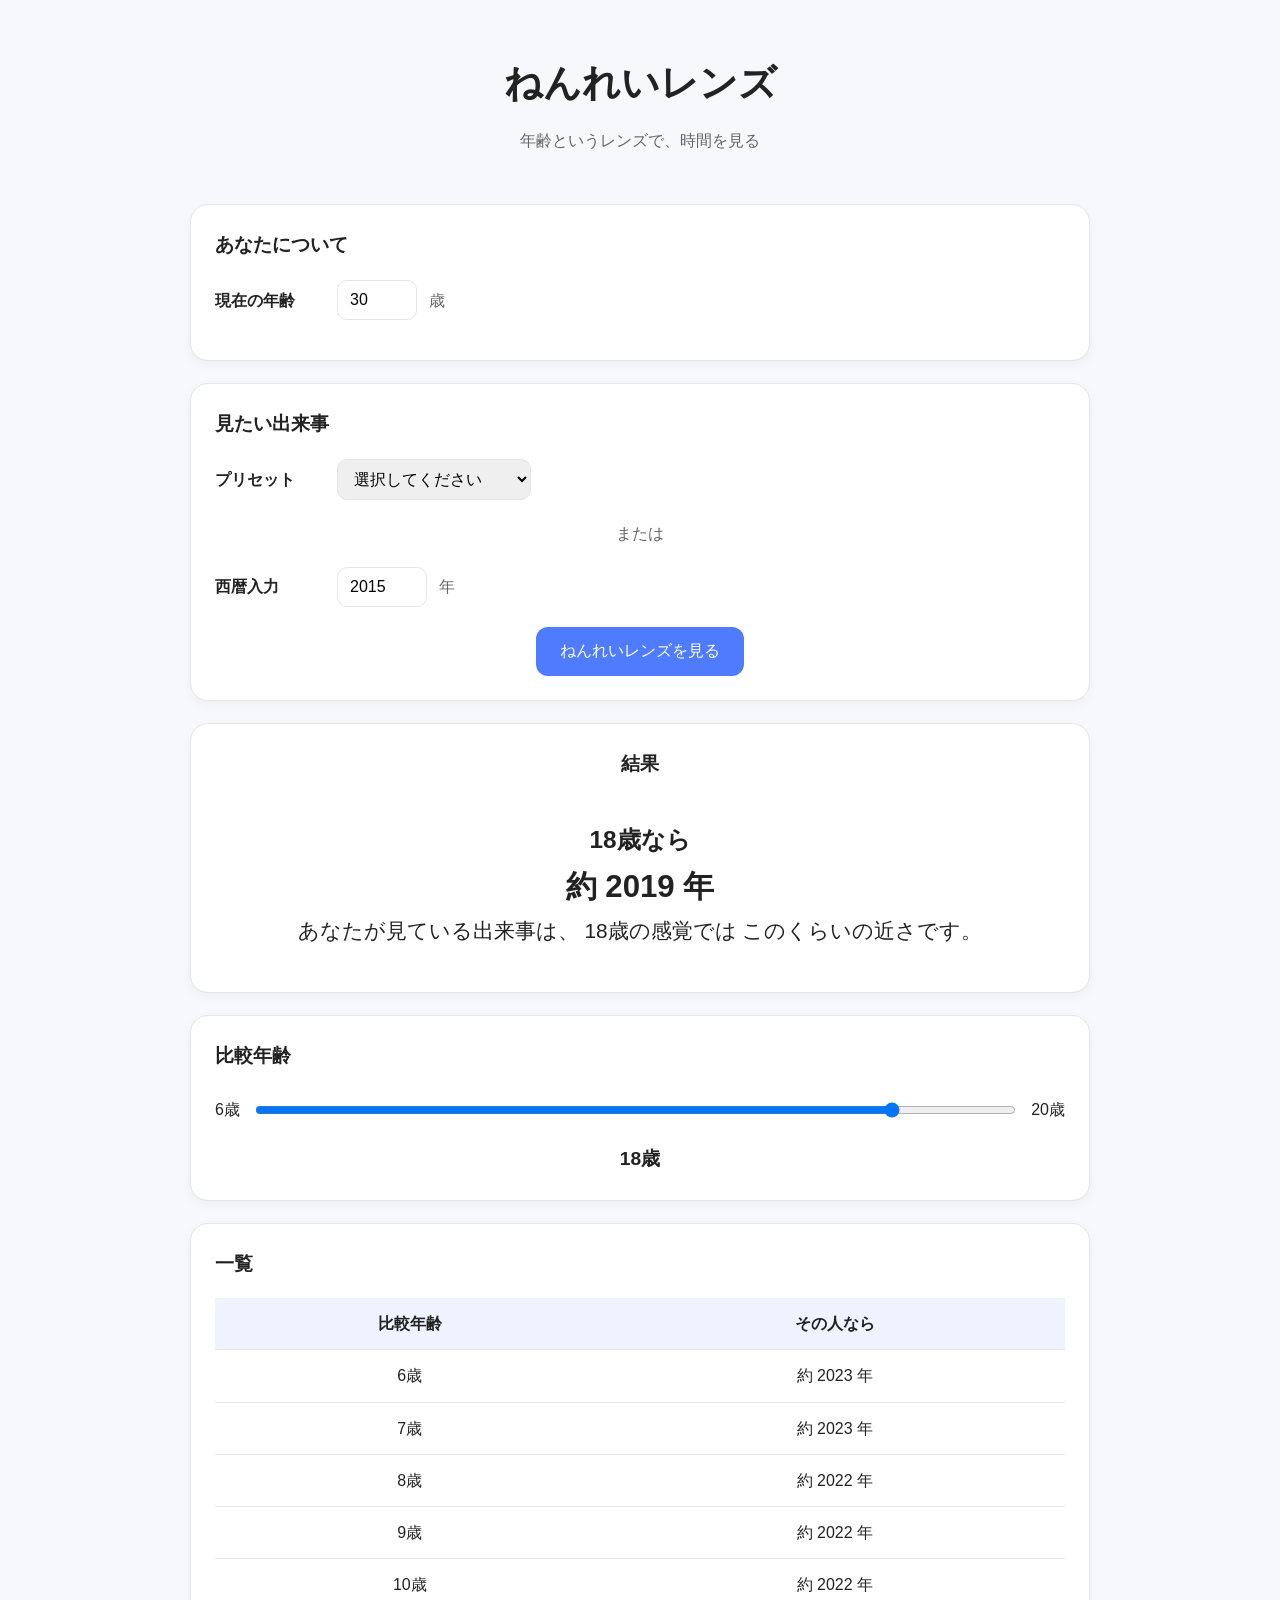
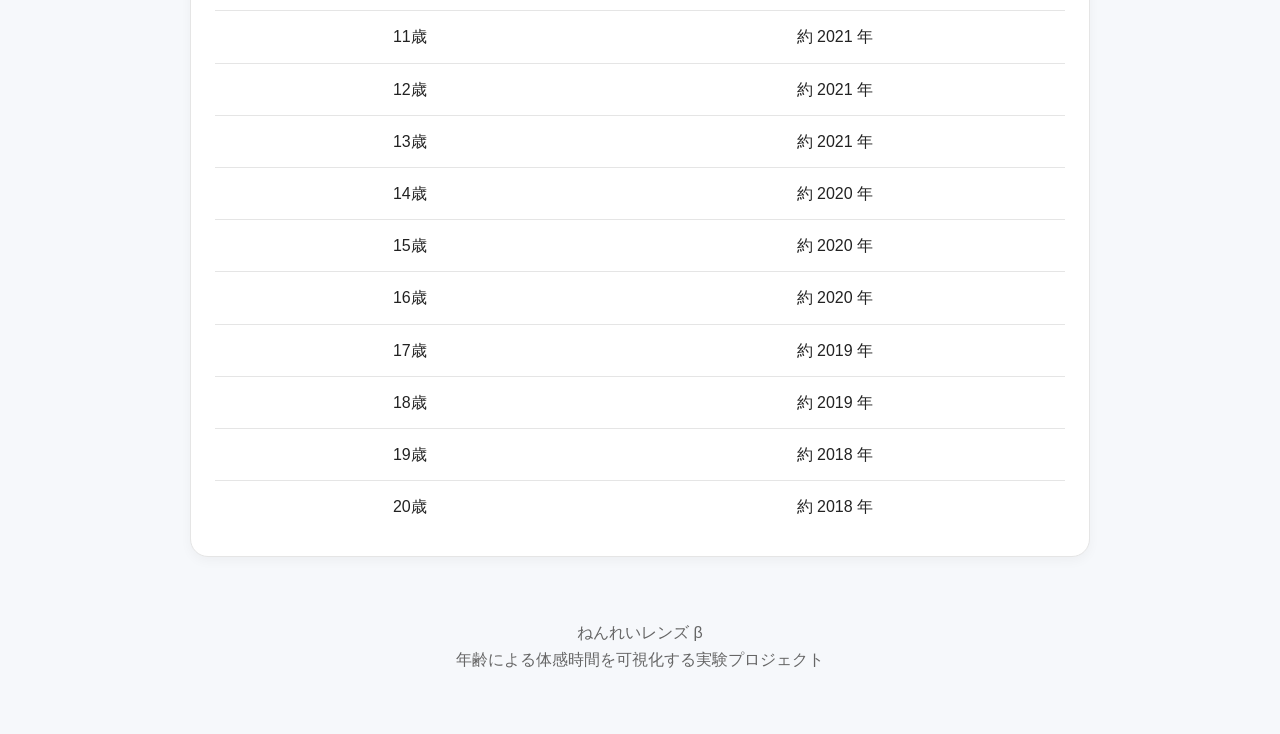
==== index.html @ dd0d85a6 "first commit" ====
<!DOCTYPE html>
<html lang="ja">

<head>
    <meta charset="UTF-8">
    <meta name="viewport" content="width=device-width, initial-scale=1.0">

    <title>ねんれいレンズ</title>

    <meta name="description" content="あなたの『こないだ』は、別の年齢ではいつ？ 年齢による体感時間を比較するWebアプリ">

    <link rel="stylesheet" href="style.css">
</head>

<body>

    <header class="hero">

        <h1>
            ねんれいレンズ
        </h1>

        <p class="subtitle">
            年齢というレンズで、時間を見る
        </p>

    </header>


    <main class="container">

        <section class="card">

            <h2>
                あなたについて
            </h2>

            <div class="form-row">

                <label for="currentAge">

                    現在の年齢

                </label>

                <input id="currentAge" type="number" min="1" max="120" value="30">

                <span class="unit">
                    歳
                </span>

            </div>

        </section>


        <section class="card">

            <h2>

                見たい出来事

            </h2>

            <div class="form-row">

                <label for="preset">

                    プリセット

                </label>

                <select id="preset">

                    <option value="">
                        選択してください
                    </option>

                    <option value="2015">
                        2015年
                    </option>

                    <option value="2017">
                        Nintendo Switch発売
                    </option>

                    <option value="2019">
                        令和開始
                    </option>

                    <option value="2020">
                        コロナ流行
                    </option>

                    <option value="2022">
                        ChatGPT公開
                    </option>

                </select>

            </div>


            <div class="divider">
                または
            </div>


            <div class="form-row">

                <label for="targetYear">

                    西暦入力

                </label>

                <input id="targetYear" type="number" min="1900" max="3000" value="2015">

                <span class="unit">
                    年
                </span>

            </div>


            <div class="button-area">

                <button id="calculateButton">

                    ねんれいレンズを見る

                </button>

            </div>

        </section>


        <section class="card result-card" id="heroResult">

            <h2>

                結果

            </h2>

            <div id="mainResult">

                <p>

                    ボタンを押すと、

                    <br><br>

                    「60歳にとって2015年は、

                    18歳にはいつ？」

                    <br><br>

                    を表示します。

                </p>

            </div>

        </section>


        <section class="card">

            <h2>

                比較年齢

            </h2>

            <div class="slider-area">

                <span>
                    6歳
                </span>

                <input type="range" id="compareAge" min="6" max="20" value="18">

                <span>
                    20歳
                </span>

            </div>

            <div id="sliderValue">

                18歳

            </div>

        </section>


        <section class="card">

            <h2>

                一覧

            </h2>

            <table>

                <thead>

                    <tr>

                        <th>

                            比較年齢

                        </th>

                        <th>

                            その人なら

                        </th>

                    </tr>

                </thead>

                <tbody id="resultTable">

                </tbody>

            </table>

        </section>


    </main>


    <footer>

        <p>

            ねんれいレンズ β

        </p>

        <p>

            年齢による体感時間を可視化する実験プロジェクト

        </p>

    </footer>


    <script src="script.js"></script>

</body>

</html>
---- style.css ----
/* ===========================
   ねんれいレンズ
   style.css
=========================== */

:root{

    --bg:#f6f8fb;
    --card:#ffffff;

    --primary:#4f7cff;
    --primary-dark:#355de6;

    --text:#222;
    --sub:#666;

    --border:#e5e5e5;

    --radius:18px;

}

*{

    margin:0;
    padding:0;

    box-sizing:border-box;

}

body{

    background:var(--bg);

    color:var(--text);

    font-family:

    -apple-system,
    BlinkMacSystemFont,
    "Segoe UI",
    sans-serif;

    line-height:1.7;

}


/* ===========================
   Header
=========================== */

.hero{

    padding:50px 20px;

    text-align:center;

}

.hero h1{

    font-size:2.4rem;

    font-weight:700;

}

.subtitle{

    margin-top:12px;

    color:var(--sub);

}


/* ===========================
   Main
=========================== */

.container{

    width:min(900px,92%);

    margin:auto;

}


/* ===========================
   Card
=========================== */

.card{

    background:var(--card);

    margin-bottom:22px;

    padding:24px;

    border-radius:var(--radius);

    border:1px solid var(--border);

    box-shadow:

    0 4px 12px rgba(0,0,0,.04);

}

.card h2{

    margin-bottom:18px;

    font-size:1.2rem;

}


/* ===========================
   Forms
=========================== */

.form-row{

    display:flex;

    align-items:center;

    gap:12px;

    flex-wrap:wrap;

    margin-bottom:16px;

}

label{

    font-weight:600;

    min-width:110px;

}

input{

    padding:10px 12px;

    border-radius:10px;

    border:1px solid var(--border);

    font-size:1rem;

}

select{

    padding:10px 12px;

    border-radius:10px;

    border:1px solid var(--border);

    font-size:1rem;

}

.unit{

    color:var(--sub);

}

.divider{

    text-align:center;

    color:var(--sub);

    margin:20px 0;

}


/* ===========================
   Button
=========================== */

.button-area{

    margin-top:20px;

    text-align:center;

}

button{

    background:var(--primary);

    color:white;

    border:none;

    border-radius:12px;

    padding:

    14px
    24px;

    cursor:pointer;

    font-size:1rem;

    transition:.2s;

}

button:hover{

    background:

    var(--primary-dark);

    transform:translateY(-2px);

}


/* ===========================
   Hero Result
=========================== */

.result-card{

    text-align:center;

}

#mainResult{

    font-size:1.3rem;

    padding:20px;

}

#mainResult strong{

    font-size:2rem;

}


/* ===========================
   Slider
=========================== */

.slider-area{

    display:flex;

    align-items:center;

    gap:15px;

}

.slider-area input{

    flex:1;

}

#sliderValue{

    margin-top:14px;

    text-align:center;

    font-size:1.2rem;

    font-weight:600;

}


/* ===========================
   Table
=========================== */

table{

    width:100%;

    border-collapse:collapse;

}

thead{

    background:#eef3ff;

}

th{

    padding:12px;

}

td{

    padding:12px;

    text-align:center;

    border-top:1px solid var(--border);

}


/* ===========================
   Footer
=========================== */

footer{

    text-align:center;

    color:var(--sub);

    padding:

    40px
    20px
    60px;

}


/* ===========================
   Responsive
=========================== */

@media(max-width:700px){

.hero h1{

    font-size:2rem;

}

.card{

    padding:18px;

}

.form-row{

    flex-direction:column;

    align-items:flex-start;

}

label{

    min-width:auto;

}

button{

    width:100%;

}

#mainResult{

    font-size:1.1rem;

}

}
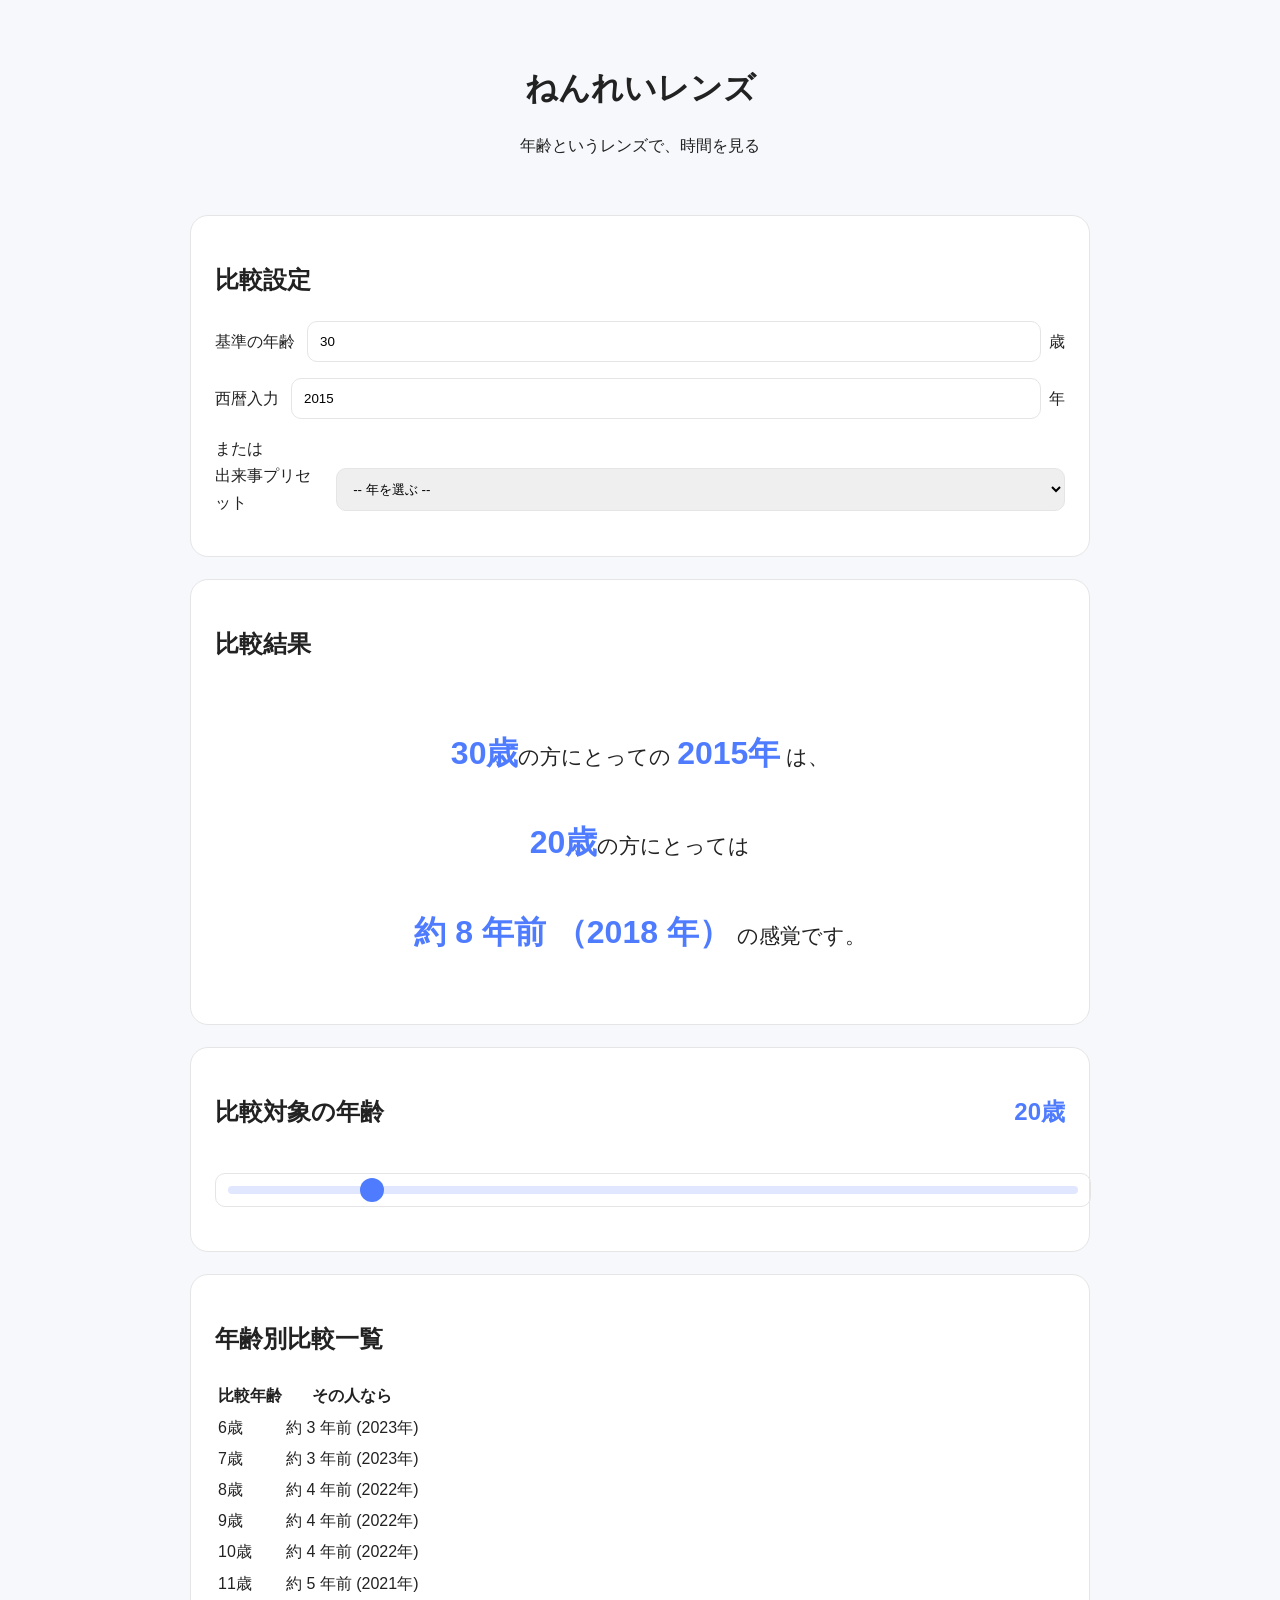
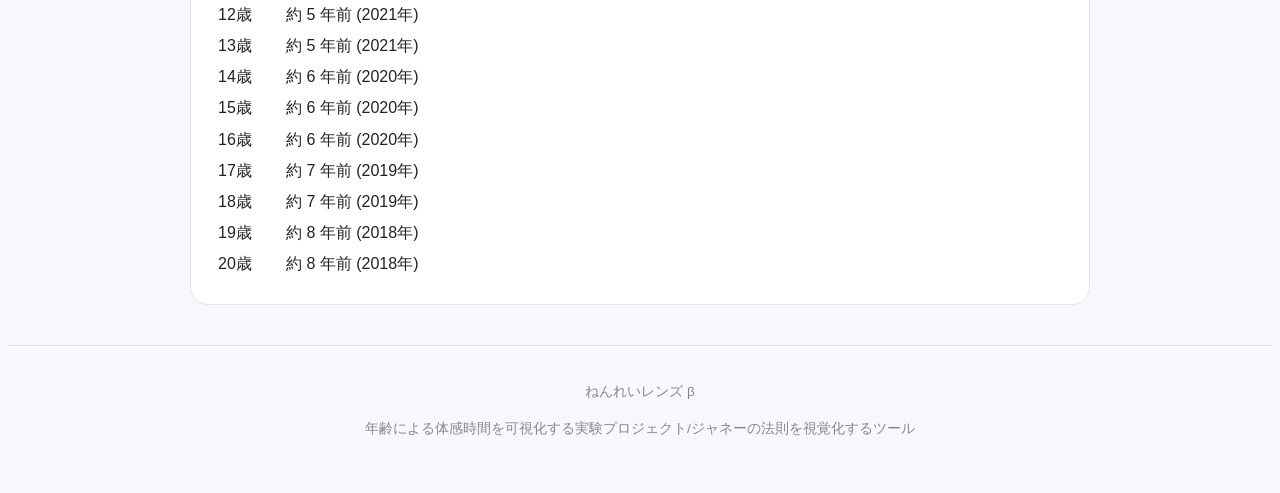
==== commit e6ae8c8c: "とりあえず動いて人に見せるレベルものになったとおもうninattatoomou" ====
--- a/index.html
+++ b/index.html
@@ -1,264 +1,91 @@
 <!DOCTYPE html>
 <html lang="ja">
-
 <head>
     <meta charset="UTF-8">
     <meta name="viewport" content="width=device-width, initial-scale=1.0">
-
     <title>ねんれいレンズ</title>
-
-    <meta name="description" content="あなたの『こないだ』は、別の年齢ではいつ？ 年齢による体感時間を比較するWebアプリ">
-
+    <meta name="description" content="ジャネーの法則を視覚化するツール：年齢による体感時間の違いを比較">
     <link rel="stylesheet" href="style.css">
 </head>
-
 <body>
 
     <header class="hero">
-
-        <h1>
-            ねんれいレンズ
-        </h1>
-
+        <h1>ねんれいレンズ</h1>
         <p class="subtitle">
             年齢というレンズで、時間を見る
         </p>
-
     </header>
 
-
     <main class="container">
-
-        <section class="card">
-
-            <h2>
-                あなたについて
-            </h2>
+        <section class="card" data-section="002">
+            <h2>比較設定</h2>
+            
+            <div class="form-row">
+                <label for="currentAge">基準の年齢</label>
+                <div style="flex: 1; display: flex; align-items: center; gap: 8px;">
+                    <input id="currentAge" type="number" min="1" max="120" value="30">
+                    <span class="unit">歳</span>
+                </div>
+            </div>
 
             <div class="form-row">
-
-                <label for="currentAge">
-
-                    現在の年齢
-
-                </label>
-
-                <input id="currentAge" type="number" min="1" max="120" value="30">
-
-                <span class="unit">
-                    歳
-                </span>
-
+                <label for="targetYear">西暦入力</label>
+                <div style="flex: 1; display: flex; align-items: center; gap: 8px;">
+                    <input id="targetYear" type="number" min="1900" max="3000" value="2015">
+                    <span class="unit">年</span>
+                </div>
             </div>
 
+            <div class="divider">または</div>
+
+            <div class="form-row">
+                <label for="preset">出来事プリセット</label>
+                <select id="preset">
+                    <option value="">-- 年を選ぶ --</option>
+                    <option value="2025">2025年</option>
+                    <option value="2022">2022年 (ChatGPT公開)</option>
+                    <option value="2020">2020年 (コロナ流行)</option>
+                    <option value="2015">2015年</option>
+                    <option value="2010">2010年</option>
+                    <option value="2000">2000年 (21世紀直前)</option>
+                    <option value="1990">1990年</option>
+                </select>
+            </div>
         </section>
 
-
-        <section class="card">
-
-            <h2>
-
-                見たい出来事
-
-            </h2>
-
-            <div class="form-row">
-
-                <label for="preset">
-
-                    プリセット
-
-                </label>
-
-                <select id="preset">
-
-                    <option value="">
-                        選択してください
-                    </option>
-
-                    <option value="2015">
-                        2015年
-                    </option>
-
-                    <option value="2017">
-                        Nintendo Switch発売
-                    </option>
-
-                    <option value="2019">
-                        令和開始
-                    </option>
-
-                    <option value="2020">
-                        コロナ流行
-                    </option>
-
-                    <option value="2022">
-                        ChatGPT公開
-                    </option>
-
-                </select>
-
+        <section class="card result-card" data-section="003">
+            <h2>比較結果</h2>
+            <div id="mainResult">
+                <p>設定を変更すると、結果がリアルタイムに表示されます。</p>
             </div>
-
-
-            <div class="divider">
-                または
-            </div>
-
-
-            <div class="form-row">
-
-                <label for="targetYear">
-
-                    西暦入力
-
-                </label>
-
-                <input id="targetYear" type="number" min="1900" max="3000" value="2015">
-
-                <span class="unit">
-                    年
-                </span>
-
-            </div>
-
-
-            <div class="button-area">
-
-                <button id="calculateButton">
-
-                    ねんれいレンズを見る
-
-                </button>
-
-            </div>
-
         </section>
 
-
-        <section class="card result-card" id="heroResult">
-
-            <h2>
-
-                結果
-
-            </h2>
-
-            <div id="mainResult">
-
-                <p>
-
-                    ボタンを押すと、
-
-                    <br><br>
-
-                    「60歳にとって2015年は、
-
-                    18歳にはいつ？」
-
-                    <br><br>
-
-                    を表示します。
-
-                </p>
-
-            </div>
-
+<section class="card" data-section="004">
+    <div style="display: flex; justify-content: space-between; align-items: baseline;">
+        <h2>比較対象の年齢</h2>
+        <div id="sliderValue" style="font-size: 1.5rem; font-weight: bold; color: var(--primary);">20歳</div>
+    </div>
+    <input type="range" id="compareAge" min="1" max="120" value="20" style="width: 100%;">
+</section>
+        <section class="card" data-section="005">
+            <h2>年齢別比較一覧</h2>
+            <table>
+                <thead>
+                    <tr>
+                        <th>比較年齢</th>
+                        <th>その人なら</th>
+                    </tr>
+                </thead>
+                <tbody id="resultTable"></tbody>
+            </table>
         </section>
-
-
-        <section class="card">
-
-            <h2>
-
-                比較年齢
-
-            </h2>
-
-            <div class="slider-area">
-
-                <span>
-                    6歳
-                </span>
-
-                <input type="range" id="compareAge" min="6" max="20" value="18">
-
-                <span>
-                    20歳
-                </span>
-
-            </div>
-
-            <div id="sliderValue">
-
-                18歳
-
-            </div>
-
-        </section>
-
-
-        <section class="card">
-
-            <h2>
-
-                一覧
-
-            </h2>
-
-            <table>
-
-                <thead>
-
-                    <tr>
-
-                        <th>
-
-                            比較年齢
-
-                        </th>
-
-                        <th>
-
-                            その人なら
-
-                        </th>
-
-                    </tr>
-
-                </thead>
-
-                <tbody id="resultTable">
-
-                </tbody>
-
-            </table>
-
-        </section>
-
-
     </main>
 
-
     <footer>
-
-        <p>
-
-            ねんれいレンズ β
-
-        </p>
-
-        <p>
-
-            年齢による体感時間を可視化する実験プロジェクト
-
-        </p>
-
+        <p>ねんれいレンズ β</p>
+        <p>年齢による体感時間を可視化する実験プロジェクト/ジャネーの法則を視覚化するツール<br></p>
     </footer>
 
-
     <script src="script.js"></script>
-
 </body>
-
 </html>
--- a/style.css
+++ b/style.css
@@ -1,392 +1,132 @@
-/* ===========================
-   ねんれいレンズ
-   style.css
-=========================== */
-
-:root{
-
-    --bg:#f6f8fb;
-    --card:#ffffff;
-
-    --primary:#4f7cff;
-    --primary-dark:#355de6;
-
-    --text:#222;
-    --sub:#666;
-
-    --border:#e5e5e5;
-
-    --radius:18px;
-
+/* SEC:100 Variables */
+:root {
+    --bg: #f6f8fb;
+    --primary: #4f7cff;
+    --primary-dark: #355de6;
+    --text: #222;
 }
 
-*{
+@media(max-width:700px) {
 
-    margin:0;
-    padding:0;
+    /* 縦積み強制を解除し、入力欄の幅を調整 */
+    .form-row {
+        flex-direction: row;
+        flex-wrap: nowrap;
+    }
 
-    box-sizing:border-box;
-
+    label {
+        min-width: 80px;
+        /* ラベルを少し小さく */
+        font-size: 0.9rem;
+    }
 }
 
-body{
+body {
+    background: var(--bg);
+    color: var(--text);
+    font-family: sans-serif;
+    line-height: 1.7;
+}
 
-    background:var(--bg);
+.container {
+    width: min(900px, 92%);
+    margin: auto;
+}
 
-    color:var(--text);
+.card {
+    background: #fff;
+    margin-bottom: 22px;
+    padding: 24px;
+    border-radius: 18px;
+    border: 1px solid #e5e5e5;
+}
 
-    font-family:
+/* SEC:101 Form & Button */
+.form-row {
+    display: flex;
+    align-items: center;
+    gap: 12px;
+    margin-bottom: 16px;
+}
 
-    -apple-system,
-    BlinkMacSystemFont,
-    "Segoe UI",
-    sans-serif;
+input, select {
+    width: 100%;
+    padding: 12px;
+    border-radius: 10px;
+    border: 1px solid #e5e5e5;
+}
 
-    line-height:1.7;
+button {
+    background: var(--primary);
+    color: #fff;
+    border: none;
+    border-radius: 12px;
+    padding: 14px 24px;
+    cursor: pointer;
+    width: 100%;
+}
 
+/* SEC:102 Modern Slider */
+input[type=range] {
+    -webkit-appearance: none;
+    width: 100%;
+    background: transparent;
+    cursor: pointer;
+    margin: 20px 0;
+}
+
+input[type=range]::-webkit-slider-runnable-track {
+    width: 100%;
+    height: 8px;
+    background: #e0e7ff;
+    border-radius: 4px;
+}
+
+input[type=range]::-webkit-slider-thumb {
+    -webkit-appearance: none;
+    height: 24px;
+    width: 24px;
+    border-radius: 50%;
+    background: var(--primary);
+    margin-top: -8px;
+    transition: .2s;
+}
+
+input[type=range]::-webkit-slider-thumb:hover {
+    transform: scale(1.1);
+}
+
+/* SEC:103 Result */
+#mainResult {
+    text-align: center;
+    font-size: 1.3rem;
+    padding: 20px;
+}
+
+#mainResult strong {
+    font-size: 2rem;
+    color: var(--primary);
 }
 
 
-/* ===========================
-   Header
-=========================== */
-
-.hero{
-
-    padding:50px 20px;
-
-    text-align:center;
-
+/* --- HeaderとFooterの共通中央寄せ設定 --- */
+.hero, footer {
+    text-align: center;
+    /* 文字を中央に */
+    margin: 20px auto;
+    /* 上下の余白と左右中央寄せ */
+    padding: 20px;
 }
 
-.hero h1{
-
-    font-size:2.4rem;
-
-    font-weight:700;
-
+/* ヘッダーの装飾 */
+.hero h1 {
+    margin-bottom: 8px;
 }
 
-.subtitle{
-
-    margin-top:12px;
-
-    color:var(--sub);
-
-}
-
-
-/* ===========================
-   Main
-=========================== */
-
-.container{
-
-    width:min(900px,92%);
-
-    margin:auto;
-
-}
-
-
-/* ===========================
-   Card
-=========================== */
-
-.card{
-
-    background:var(--card);
-
-    margin-bottom:22px;
-
-    padding:24px;
-
-    border-radius:var(--radius);
-
-    border:1px solid var(--border);
-
-    box-shadow:
-
-    0 4px 12px rgba(0,0,0,.04);
-
-}
-
-.card h2{
-
-    margin-bottom:18px;
-
-    font-size:1.2rem;
-
-}
-
-
-/* ===========================
-   Forms
-=========================== */
-
-.form-row{
-
-    display:flex;
-
-    align-items:center;
-
-    gap:12px;
-
-    flex-wrap:wrap;
-
-    margin-bottom:16px;
-
-}
-
-label{
-
-    font-weight:600;
-
-    min-width:110px;
-
-}
-
-input{
-
-    padding:10px 12px;
-
-    border-radius:10px;
-
-    border:1px solid var(--border);
-
-    font-size:1rem;
-
-}
-
-select{
-
-    padding:10px 12px;
-
-    border-radius:10px;
-
-    border:1px solid var(--border);
-
-    font-size:1rem;
-
-}
-
-.unit{
-
-    color:var(--sub);
-
-}
-
-.divider{
-
-    text-align:center;
-
-    color:var(--sub);
-
-    margin:20px 0;
-
-}
-
-
-/* ===========================
-   Button
-=========================== */
-
-.button-area{
-
-    margin-top:20px;
-
-    text-align:center;
-
-}
-
-button{
-
-    background:var(--primary);
-
-    color:white;
-
-    border:none;
-
-    border-radius:12px;
-
-    padding:
-
-    14px
-    24px;
-
-    cursor:pointer;
-
-    font-size:1rem;
-
-    transition:.2s;
-
-}
-
-button:hover{
-
-    background:
-
-    var(--primary-dark);
-
-    transform:translateY(-2px);
-
-}
-
-
-/* ===========================
-   Hero Result
-=========================== */
-
-.result-card{
-
-    text-align:center;
-
-}
-
-#mainResult{
-
-    font-size:1.3rem;
-
-    padding:20px;
-
-}
-
-#mainResult strong{
-
-    font-size:2rem;
-
-}
-
-
-/* ===========================
-   Slider
-=========================== */
-
-.slider-area{
-
-    display:flex;
-
-    align-items:center;
-
-    gap:15px;
-
-}
-
-.slider-area input{
-
-    flex:1;
-
-}
-
-#sliderValue{
-
-    margin-top:14px;
-
-    text-align:center;
-
-    font-size:1.2rem;
-
-    font-weight:600;
-
-}
-
-
-/* ===========================
-   Table
-=========================== */
-
-table{
-
-    width:100%;
-
-    border-collapse:collapse;
-
-}
-
-thead{
-
-    background:#eef3ff;
-
-}
-
-th{
-
-    padding:12px;
-
-}
-
-td{
-
-    padding:12px;
-
-    text-align:center;
-
-    border-top:1px solid var(--border);
-
-}
-
-
-/* ===========================
-   Footer
-=========================== */
-
-footer{
-
-    text-align:center;
-
-    color:var(--sub);
-
-    padding:
-
-    40px
-    20px
-    60px;
-
-}
-
-
-/* ===========================
-   Responsive
-=========================== */
-
-@media(max-width:700px){
-
-.hero h1{
-
-    font-size:2rem;
-
-}
-
-.card{
-
-    padding:18px;
-
-}
-
-.form-row{
-
-    flex-direction:column;
-
-    align-items:flex-start;
-
-}
-
-label{
-
-    min-width:auto;
-
-}
-
-button{
-
-    width:100%;
-
-}
-
-#mainResult{
-
-    font-size:1.1rem;
-
-}
-
-}
+/* フッターの装飾 */
+footer {
+    font-size: 0.85rem;
+    color: #888;
+    border-top: 1px solid #e5e5e5;
+    margin-top: 40px;
+}
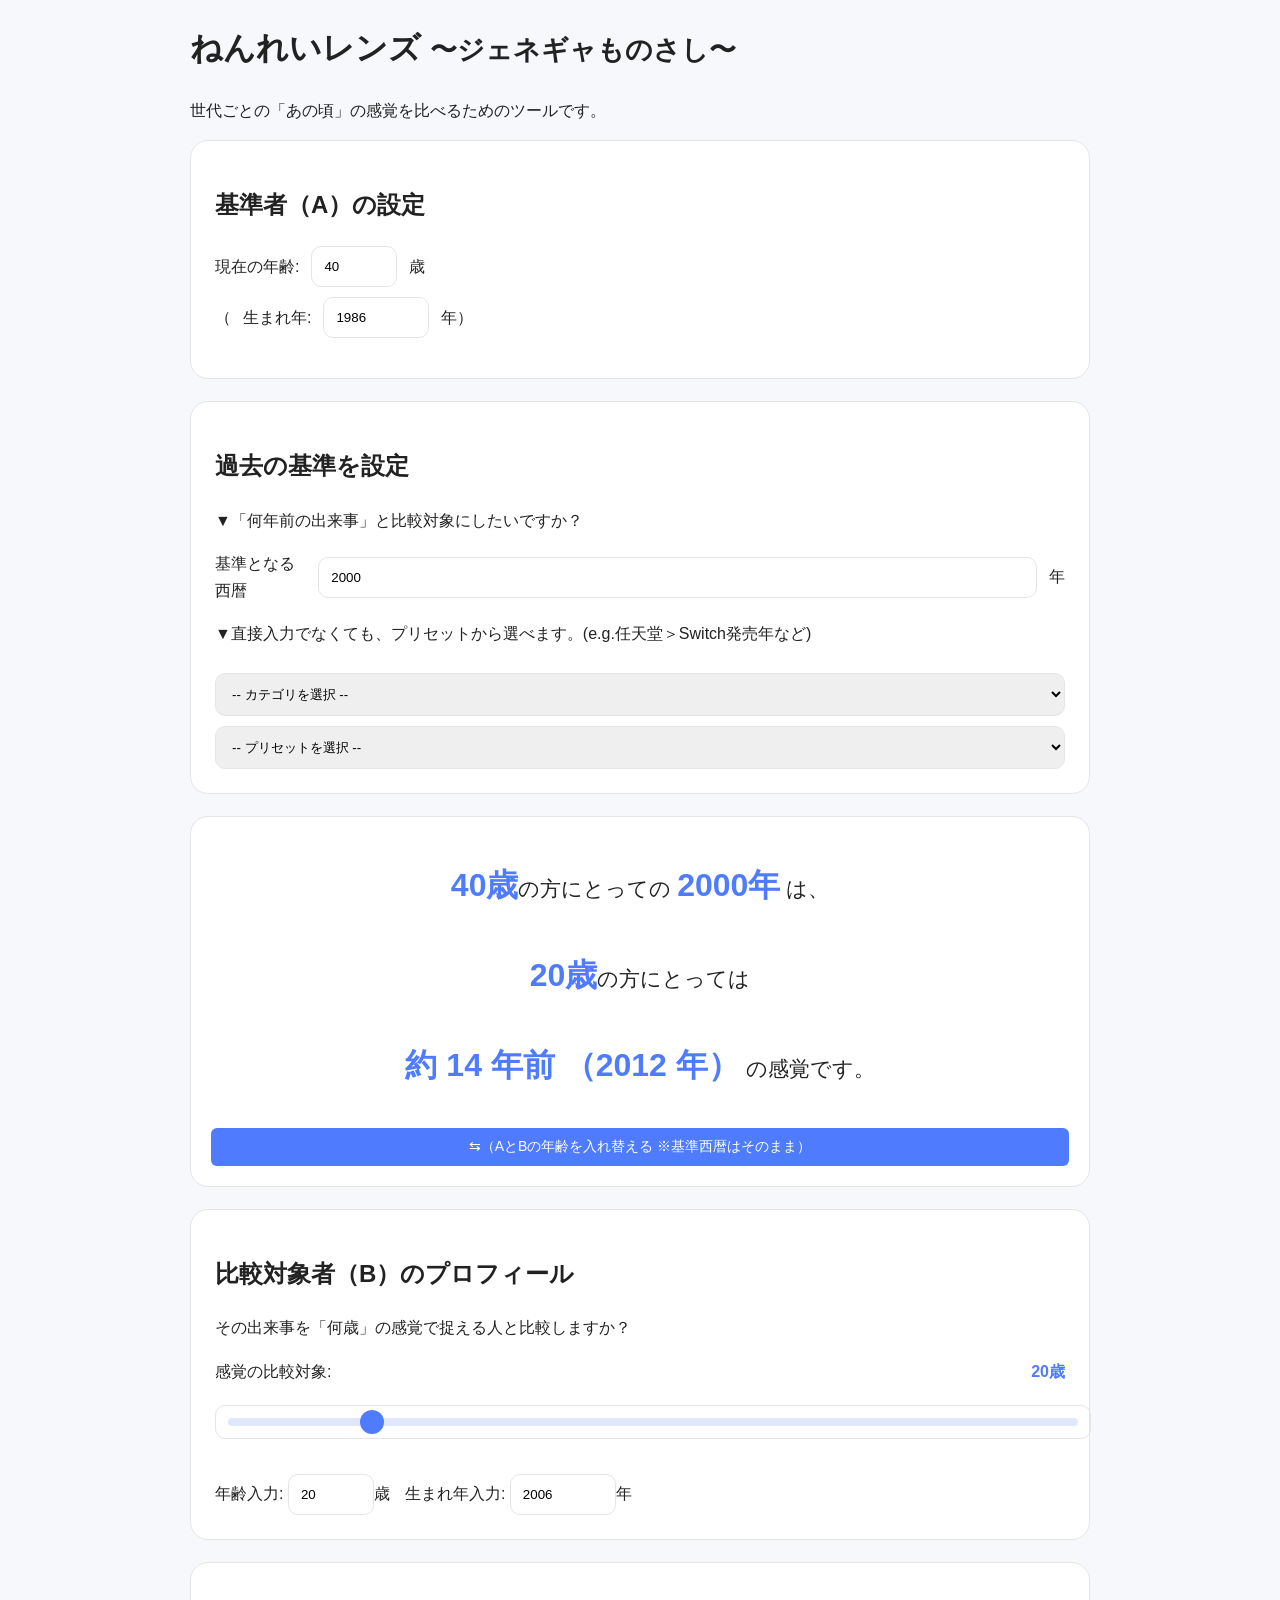
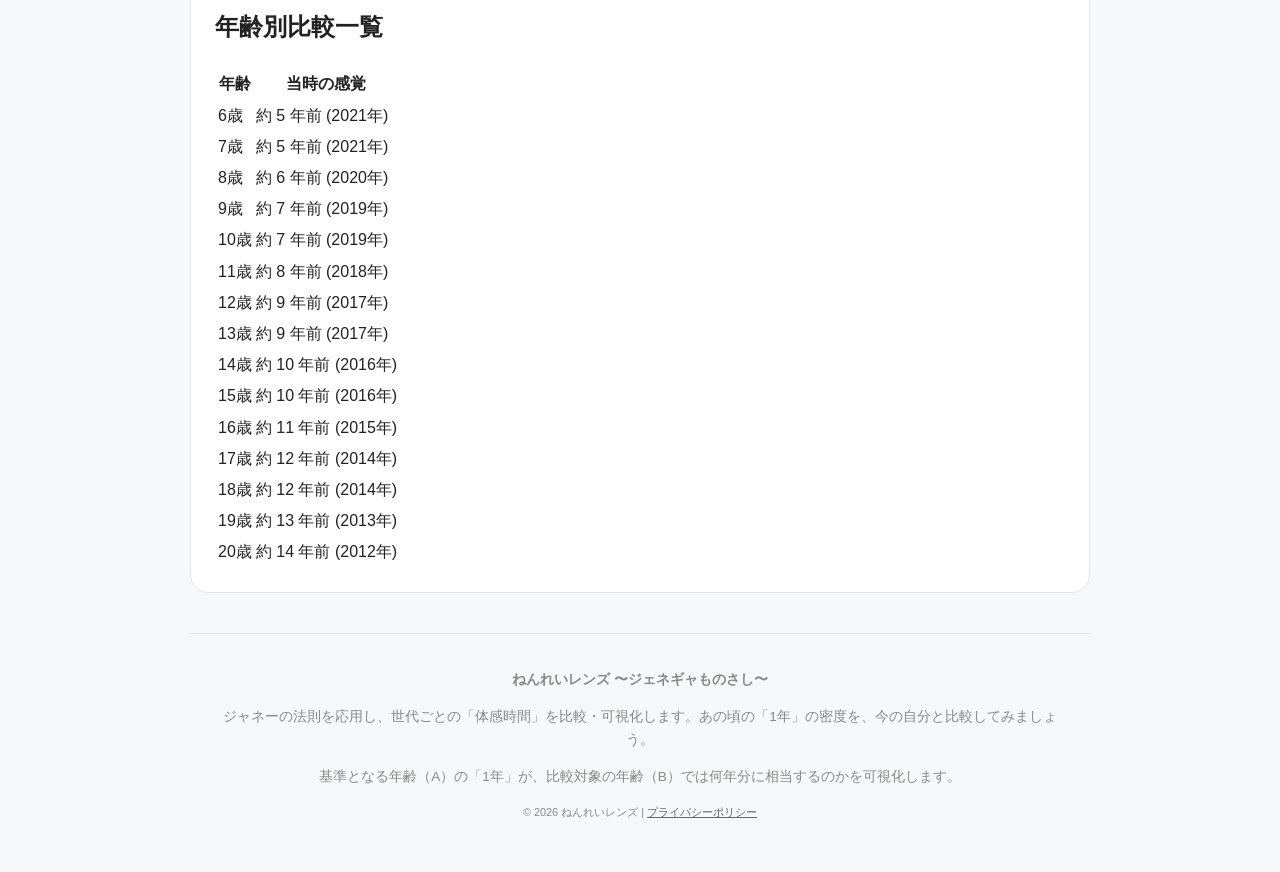
==== commit 01502f35: "これをv1.0とする！" ====
--- a/index.html
+++ b/index.html
@@ -1,91 +1,145 @@
 <!DOCTYPE html>
 <html lang="ja">
+
 <head>
     <meta charset="UTF-8">
     <meta name="viewport" content="width=device-width, initial-scale=1.0">
-    <title>ねんれいレンズ</title>
-    <meta name="description" content="ジャネーの法則を視覚化するツール：年齢による体感時間の違いを比較">
+
+    <title>ねんれいレンズ | ジャネーの法則で過去の「体感時間」を比較</title>
+    <meta name="description"
+        content="今の年齢と過去の年齢、感じ方の違いをジャネーの法則で可視化するツール。あの頃の1年は今の何年分？過去の出来事と今の自分の感覚を照らし合わせて、時間の密度を比較・分析できます。">
+    <meta name="keywords" content="ジェネレーションギャップ,ジェネギャものさし,ジャネーの法則,体感時間,年齢比較,時間の密度,過去の出来事,シミュレーション,ツール">
+
+    <meta property="og:title" content="ねんれいレンズ - 時間の密度を可視化する">
+    <meta property="og:description" content="ジャネーの法則で、あの頃の1年の重さを今の自分と比較するシミュレーションツール。">
+    <meta property="og:type" content="website">
+    <meta property="og:url" content="https://k-p5w.github.io/age-lens/">
     <link rel="stylesheet" href="style.css">
+
+    <script async src="https://www.googletagmanager.com/gtag/js?id=G-V6BSN44CQV"></script>
+    <script>
+        window.dataLayer = window.dataLayer || [];
+        function gtag() { dataLayer.push(arguments); }
+        gtag('js', new Date());
+        gtag('config', 'G-V6BSN44CQV');
+    </script>
 </head>
+
 <body>
 
-    <header class="hero">
-        <h1>ねんれいレンズ</h1>
-        <p class="subtitle">
-            年齢というレンズで、時間を見る
-        </p>
-    </header>
+    <div class="container">
+        <header>
+            <h1>ねんれいレンズ <small>〜ジェネギャものさし〜</small></h1>
+            <p>世代ごとの「あの頃」の感覚を比べるためのツールです。</p>
 
-    <main class="container">
-        <section class="card" data-section="002">
-            <h2>比較設定</h2>
-            
-            <div class="form-row">
-                <label for="currentAge">基準の年齢</label>
-                <div style="flex: 1; display: flex; align-items: center; gap: 8px;">
-                    <input id="currentAge" type="number" min="1" max="120" value="30">
-                    <span class="unit">歳</span>
-                </div>
+        </header>
+
+        <section class="card" data-section="001">
+            <h2>基準者（A）の設定</h2>
+            <div class="form-row" style="margin-bottom: 10px;">
+                <label for="currentAge">現在の年齢:</label>
+                <input id="currentAge" type="number" value="40" style="width: 60px;">歳
             </div>
-
-            <div class="form-row">
-                <label for="targetYear">西暦入力</label>
-                <div style="flex: 1; display: flex; align-items: center; gap: 8px;">
-                    <input id="targetYear" type="number" min="1900" max="3000" value="2015">
-                    <span class="unit">年</span>
-                </div>
-            </div>
-
-            <div class="divider">または</div>
-
-            <div class="form-row">
-                <label for="preset">出来事プリセット</label>
-                <select id="preset">
-                    <option value="">-- 年を選ぶ --</option>
-                    <option value="2025">2025年</option>
-                    <option value="2022">2022年 (ChatGPT公開)</option>
-                    <option value="2020">2020年 (コロナ流行)</option>
-                    <option value="2015">2015年</option>
-                    <option value="2010">2010年</option>
-                    <option value="2000">2000年 (21世紀直前)</option>
-                    <option value="1990">1990年</option>
-                </select>
+            <div class="form-row">（
+                <label for="currentBirthYear">生まれ年:</label>
+                <input id="currentBirthYear" type="number" value="1986" style="width: 80px;">年）
             </div>
         </section>
 
-        <section class="card result-card" data-section="003">
-            <h2>比較結果</h2>
-            <div id="mainResult">
-                <p>設定を変更すると、結果がリアルタイムに表示されます。</p>
+        <section class="card" data-section="002">
+            <h2>過去の基準を設定</h2>
+            <p>▼「何年前の出来事」と比較対象にしたいですか？</p>
+
+            <div class="form-row">
+                <label for="targetYear">基準となる西暦</label>
+                <input id="targetYear" type="number" value="2000">年
+            </div>
+
+            <p>▼直接入力でなくても、プリセットから選べます。(e.g.任天堂＞Switch発売年など)</p>
+
+            <!-- カテゴリ選択 -->
+            <select id="presetCategory" style="margin-top: 10px; width: 100%;">
+                <option value="">-- カテゴリを選択 --</option>
+
+                <option value="society">🌏 社会の出来事</option>
+                <option value="music">🎵 音楽</option>
+                <option value="movie">🎥 映画</option>
+                <option value="tech">💻 テクノロジー</option>
+                <option value="internet">🌐 インターネット</option>
+                <option value="ghibli">アニメ（ジブリ）</option>
+                <option value="onepiece">アニメ（ONE PIECE）</option>
+                <option value="dragonball">アニメ（ドラゴンボール）</option>
+
+                <option value="nintendo">ゲーム（任天堂）</option>
+                <option value="sony">ゲーム（ソニー）</option>
+                <option value="game_all">ゲーム（総合）</option>
+            </select>
+
+            <!-- プリセット選択 -->
+            <select id="presetList" style="margin-top: 10px; width: 100%;">
+                <option value="">-- プリセットを選択 --</option>
+            </select>
+        </section>
+
+
+        <!-- ここに結果表示される -->
+        <section class="card" id="mainResult" data-section="003">
+            <div id="resultContent" class="placeholder">
+                ここに選択後の結果が表示されます
+            </div>
+
+            <button id="swapAB" class="swap-btn">⇆（AとBの年齢を入れ替える ※基準西暦はそのまま）</button>
+        </section>
+
+        <section class="card" data-section="004">
+            <h2>比較対象者（B）のプロフィール</h2>
+            <p>その出来事を「何歳」の感覚で捉える人と比較しますか？</p>
+
+            <div style="display: flex; justify-content: space-between; align-items: center; margin-top: 15px;">
+                <label>感覚の比較対象:</label>
+                <span id="sliderValue" style="font-weight: bold; color: var(--primary);">20歳</span>
+            </div>
+            <input type="range" id="compareAge" min="1" max="120" value="20" style="width: 100%;">
+
+            <div style="margin-top: 15px; display: flex; gap: 15px; flex-wrap: wrap;">
+                <div>
+                    <label for="compareAgeInput">年齢入力:</label>
+                    <input id="compareAgeInput" type="number" value="20" style="width: 60px;">歳
+                </div>
+                <div>
+                    <label for="compareBirthYear">生まれ年入力:</label>
+                    <input id="compareBirthYear" type="number" value="2006" style="width: 80px;">年
+                </div>
             </div>
         </section>
 
-<section class="card" data-section="004">
-    <div style="display: flex; justify-content: space-between; align-items: baseline;">
-        <h2>比較対象の年齢</h2>
-        <div id="sliderValue" style="font-size: 1.5rem; font-weight: bold; color: var(--primary);">20歳</div>
-    </div>
-    <input type="range" id="compareAge" min="1" max="120" value="20" style="width: 100%;">
-</section>
         <section class="card" data-section="005">
             <h2>年齢別比較一覧</h2>
             <table>
                 <thead>
                     <tr>
-                        <th>比較年齢</th>
-                        <th>その人なら</th>
+                        <th>年齢</th>
+                        <th>当時の感覚</th>
                     </tr>
                 </thead>
-                <tbody id="resultTable"></tbody>
+                <tbody id="resultTable">
+                </tbody>
             </table>
         </section>
-    </main>
 
-    <footer>
-        <p>ねんれいレンズ β</p>
-        <p>年齢による体感時間を可視化する実験プロジェクト/ジャネーの法則を視覚化するツール<br></p>
-    </footer>
+        <footer>
+            <p><strong>ねんれいレンズ 〜ジェネギャものさし〜</strong></p>
+            <p>ジャネーの法則を応用し、世代ごとの「体感時間」を比較・可視化します。あの頃の「1年」の密度を、今の自分と比較してみましょう。</p>
+            <p>基準となる年齢（A）の「1年」が、比較対象の年齢（B）では何年分に相当するのかを可視化します。</p>
+
+            <p style="font-size: 0.8em; margin-top: 15px;">
+                &copy; 2026 ねんれいレンズ |
+                <a href="privacy.html" style="color: #666;">プライバシーポリシー</a>
+            </p>
+        </footer>
+    </div>
 
     <script src="script.js"></script>
 </body>
+
 </html>
--- a/style.css
+++ b/style.css
@@ -129,4 +129,48 @@
     color: #888;
     border-top: 1px solid #e5e5e5;
     margin-top: 40px;
-}+}
+
+.preset-tabs {
+    display: flex;
+    gap: 8px;
+    margin-top: 12px;
+}
+
+.preset-tabs button {
+    padding: 6px 12px;
+    border: 1px solid #ccc;
+    background: #f5f5f5;
+    cursor: pointer;
+}
+
+.preset-tabs button.active {
+    background: #0078d4;
+    color: white;
+}
+
+.preset-content {
+    display: none;
+    margin-top: 10px;
+    width: 100%;
+}
+
+.preset-content.active {
+    display: block;
+}
+
+.swap-btn {
+    margin-top: 15px;
+    padding: 10px 15px;
+    width: 100%;
+    background: var(--primary);
+    color: white;
+    border: none;
+    border-radius: 6px;
+    font-size: 14px;
+    cursor: pointer;
+}
+
+.swap-btn:hover {
+    opacity: 0.9;
+}
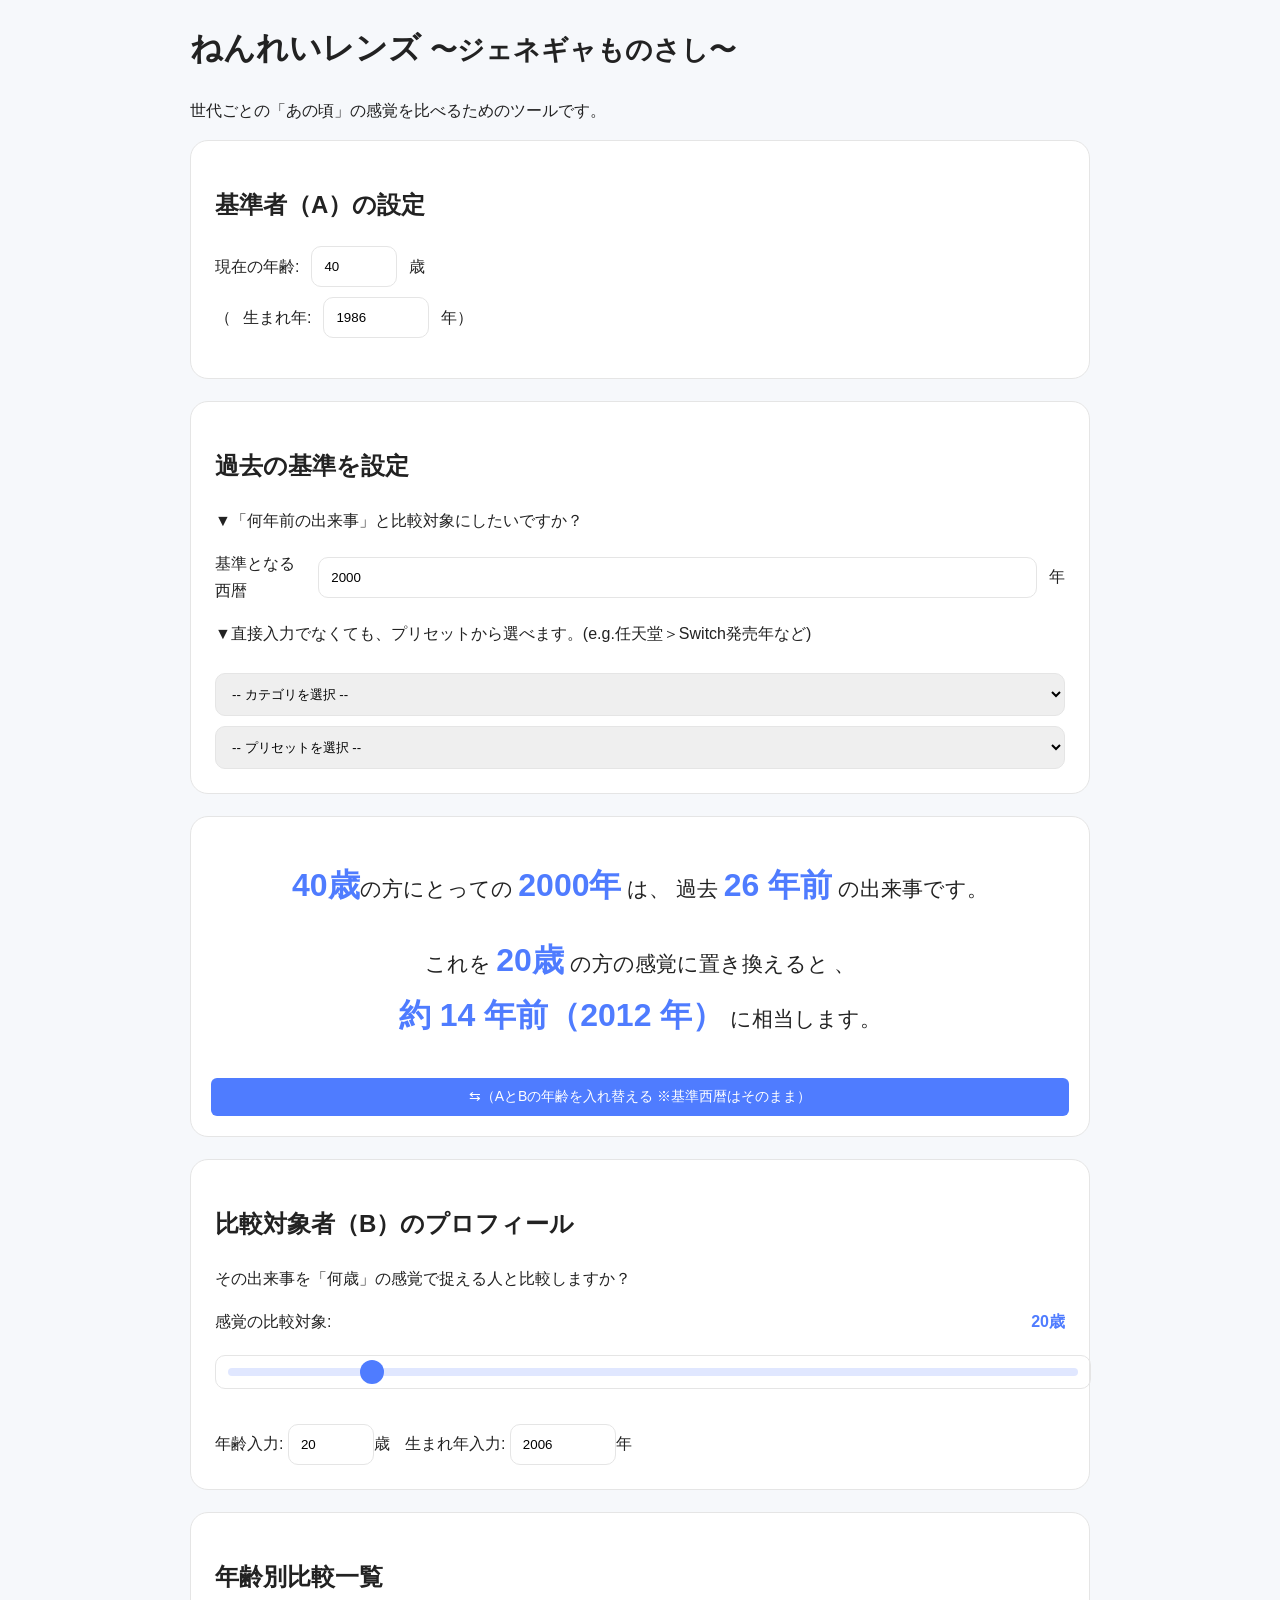
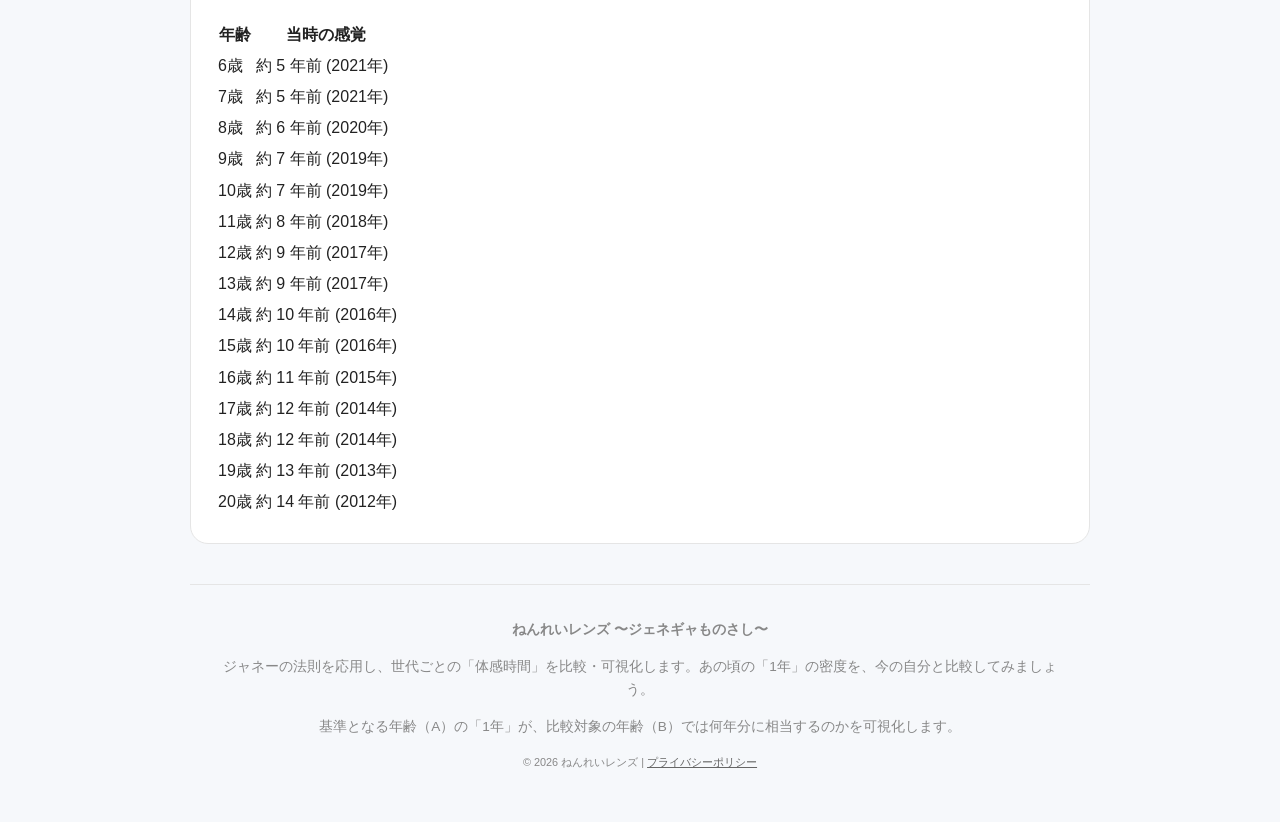
==== commit 776564e6: "生まれる前対応もしたし完璧‼" ====
--- a/index.html
+++ b/index.html
@@ -57,24 +57,20 @@
 
             <p>▼直接入力でなくても、プリセットから選べます。(e.g.任天堂＞Switch発売年など)</p>
 
-            <!-- カテゴリ選択 -->
             <select id="presetCategory" style="margin-top: 10px; width: 100%;">
                 <option value="">-- カテゴリを選択 --</option>
-
                 <option value="society">🌏 社会の出来事</option>
                 <option value="music">🎵 音楽</option>
                 <option value="movie">🎥 映画</option>
                 <option value="tech">💻 テクノロジー</option>
                 <option value="internet">🌐 インターネット</option>
-                <option value="ghibli">アニメ（ジブリ）</option>
-                <option value="onepiece">アニメ（ONE PIECE）</option>
-                <option value="dragonball">アニメ（ドラゴンボール）</option>
-
-                <option value="nintendo">ゲーム（任天堂）</option>
-                <option value="sony">ゲーム（ソニー）</option>
-                <option value="game_all">ゲーム（総合）</option>
+                <option value="ghibli">📽️ アニメ（ジブリ）</option>
+                <option value="onepiece">🏴‍☠️ アニメ（ONE PIECE）</option>
+                <option value="dragonball">🐉 アニメ（ドラゴンボール）</option>
+                <option value="nintendo">🍄 ゲーム（任天堂）</option>
+                <option value="sony">🎮 ゲーム（ソニー）</option>
+                <option value="game_all">🕹️ ゲーム（総合）</option>
             </select>
-
             <!-- プリセット選択 -->
             <select id="presetList" style="margin-top: 10px; width: 100%;">
                 <option value="">-- プリセットを選択 --</option>
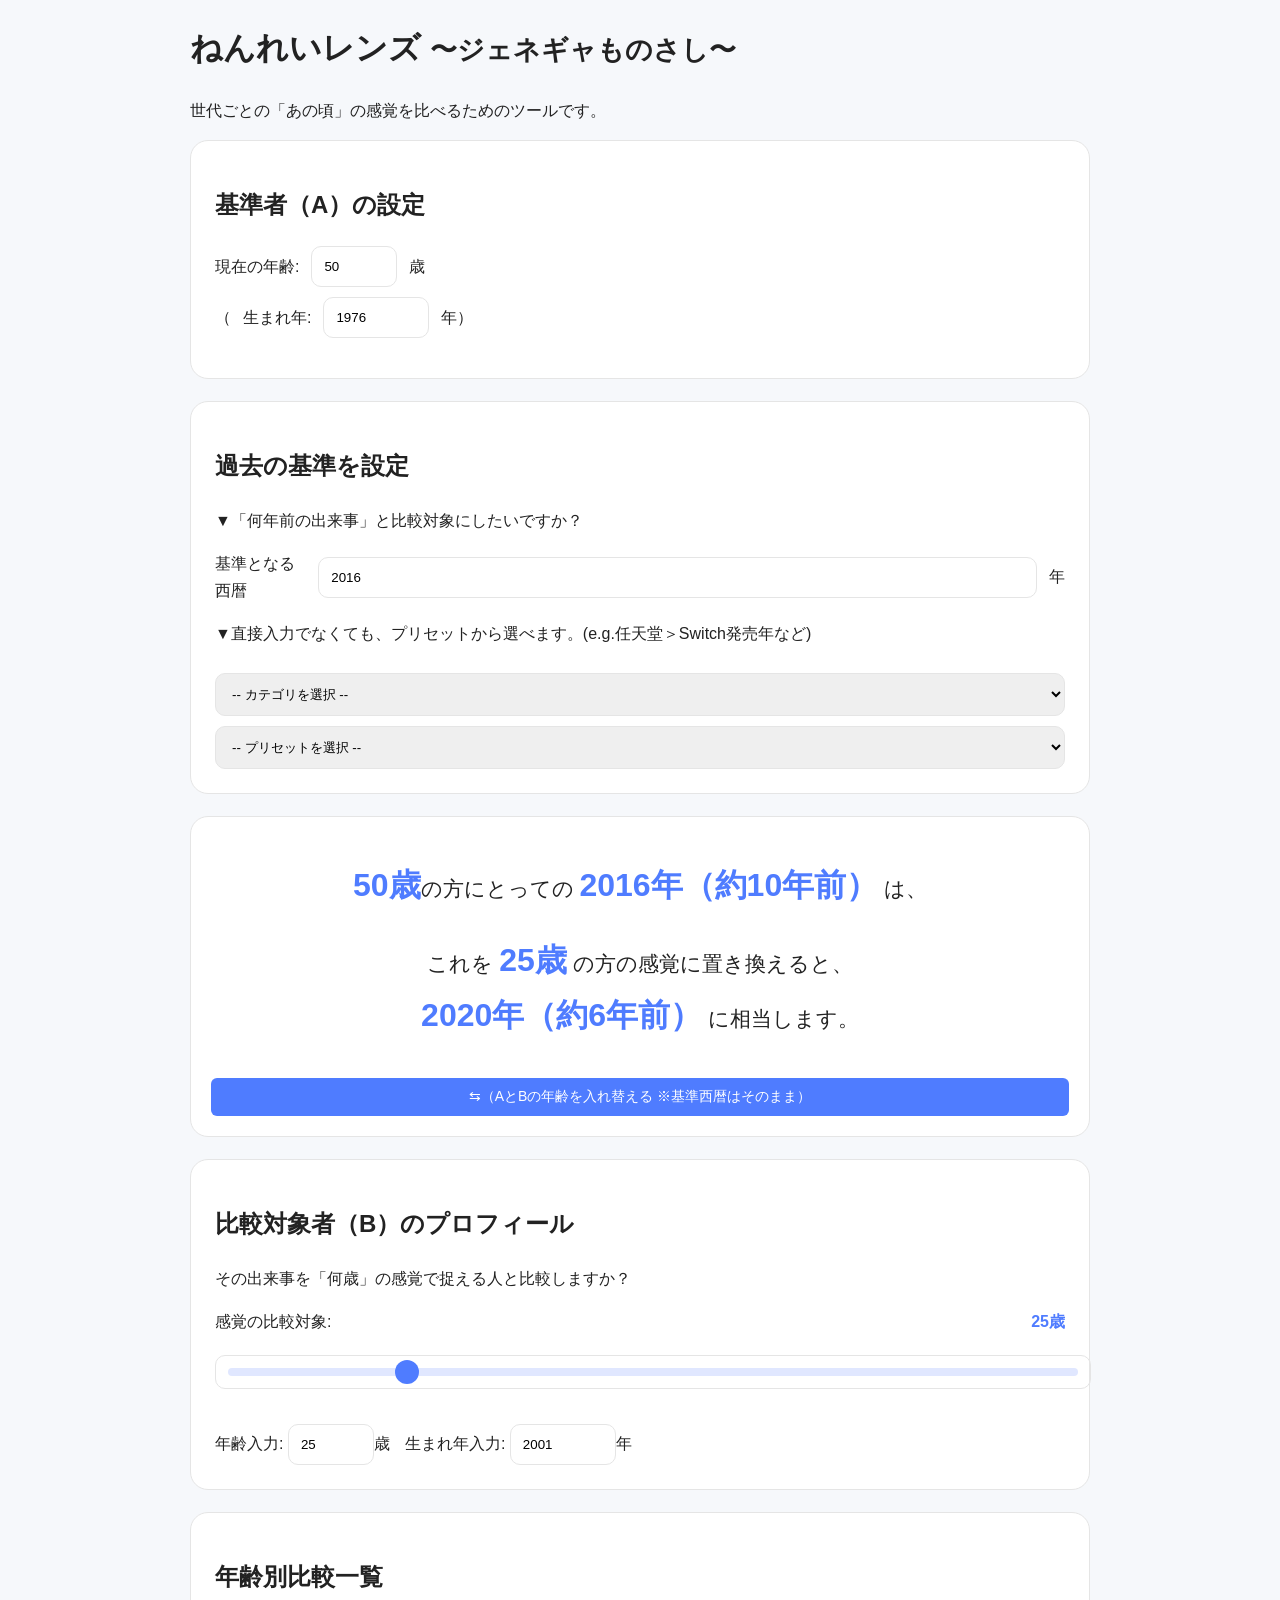
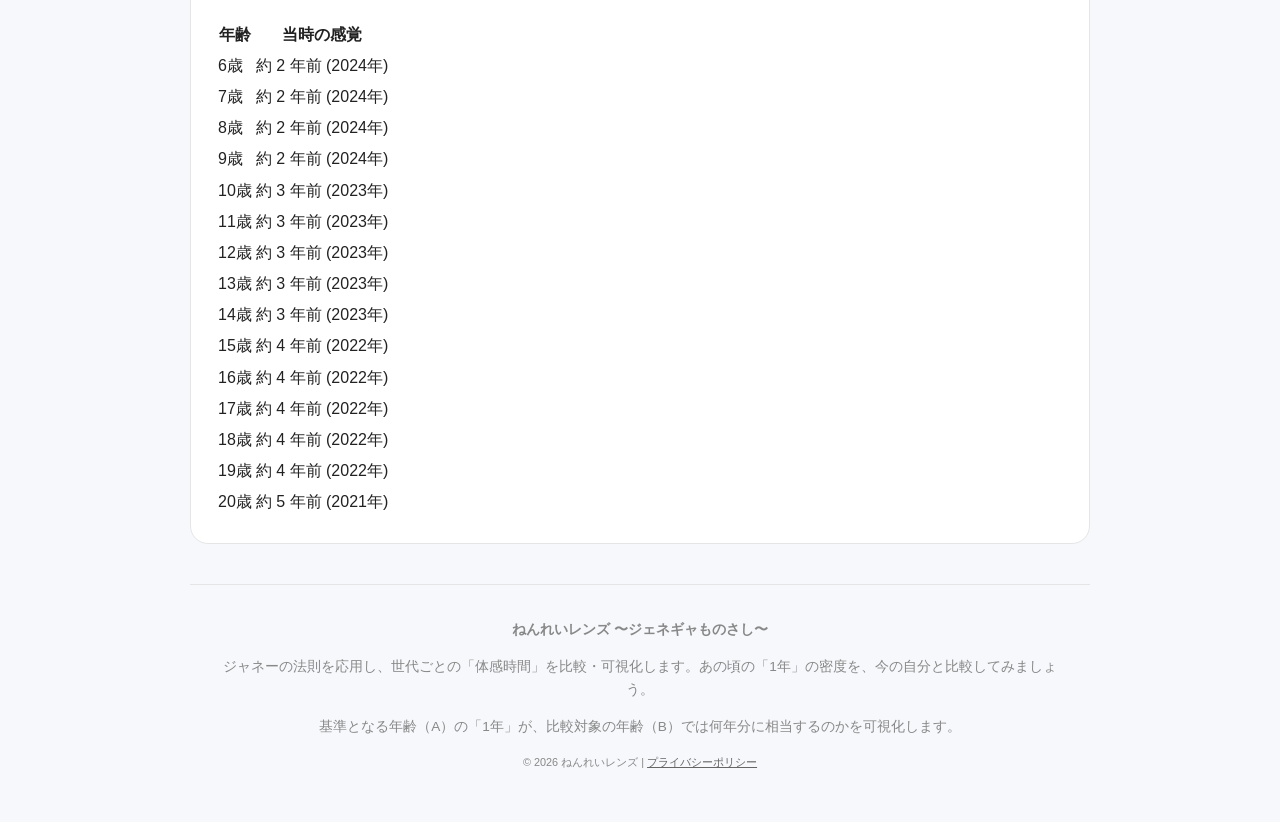
==== commit 0282a558: "表示文字を統一" ====
--- a/index.html
+++ b/index.html
@@ -38,11 +38,11 @@
             <h2>基準者（A）の設定</h2>
             <div class="form-row" style="margin-bottom: 10px;">
                 <label for="currentAge">現在の年齢:</label>
-                <input id="currentAge" type="number" value="40" style="width: 60px;">歳
+                <input id="currentAge" type="number" value="50" style="width: 60px;">歳
             </div>
             <div class="form-row">（
                 <label for="currentBirthYear">生まれ年:</label>
-                <input id="currentBirthYear" type="number" value="1986" style="width: 80px;">年）
+                <input id="currentBirthYear" type="number" value="1976" style="width: 80px;">年）
             </div>
         </section>
 
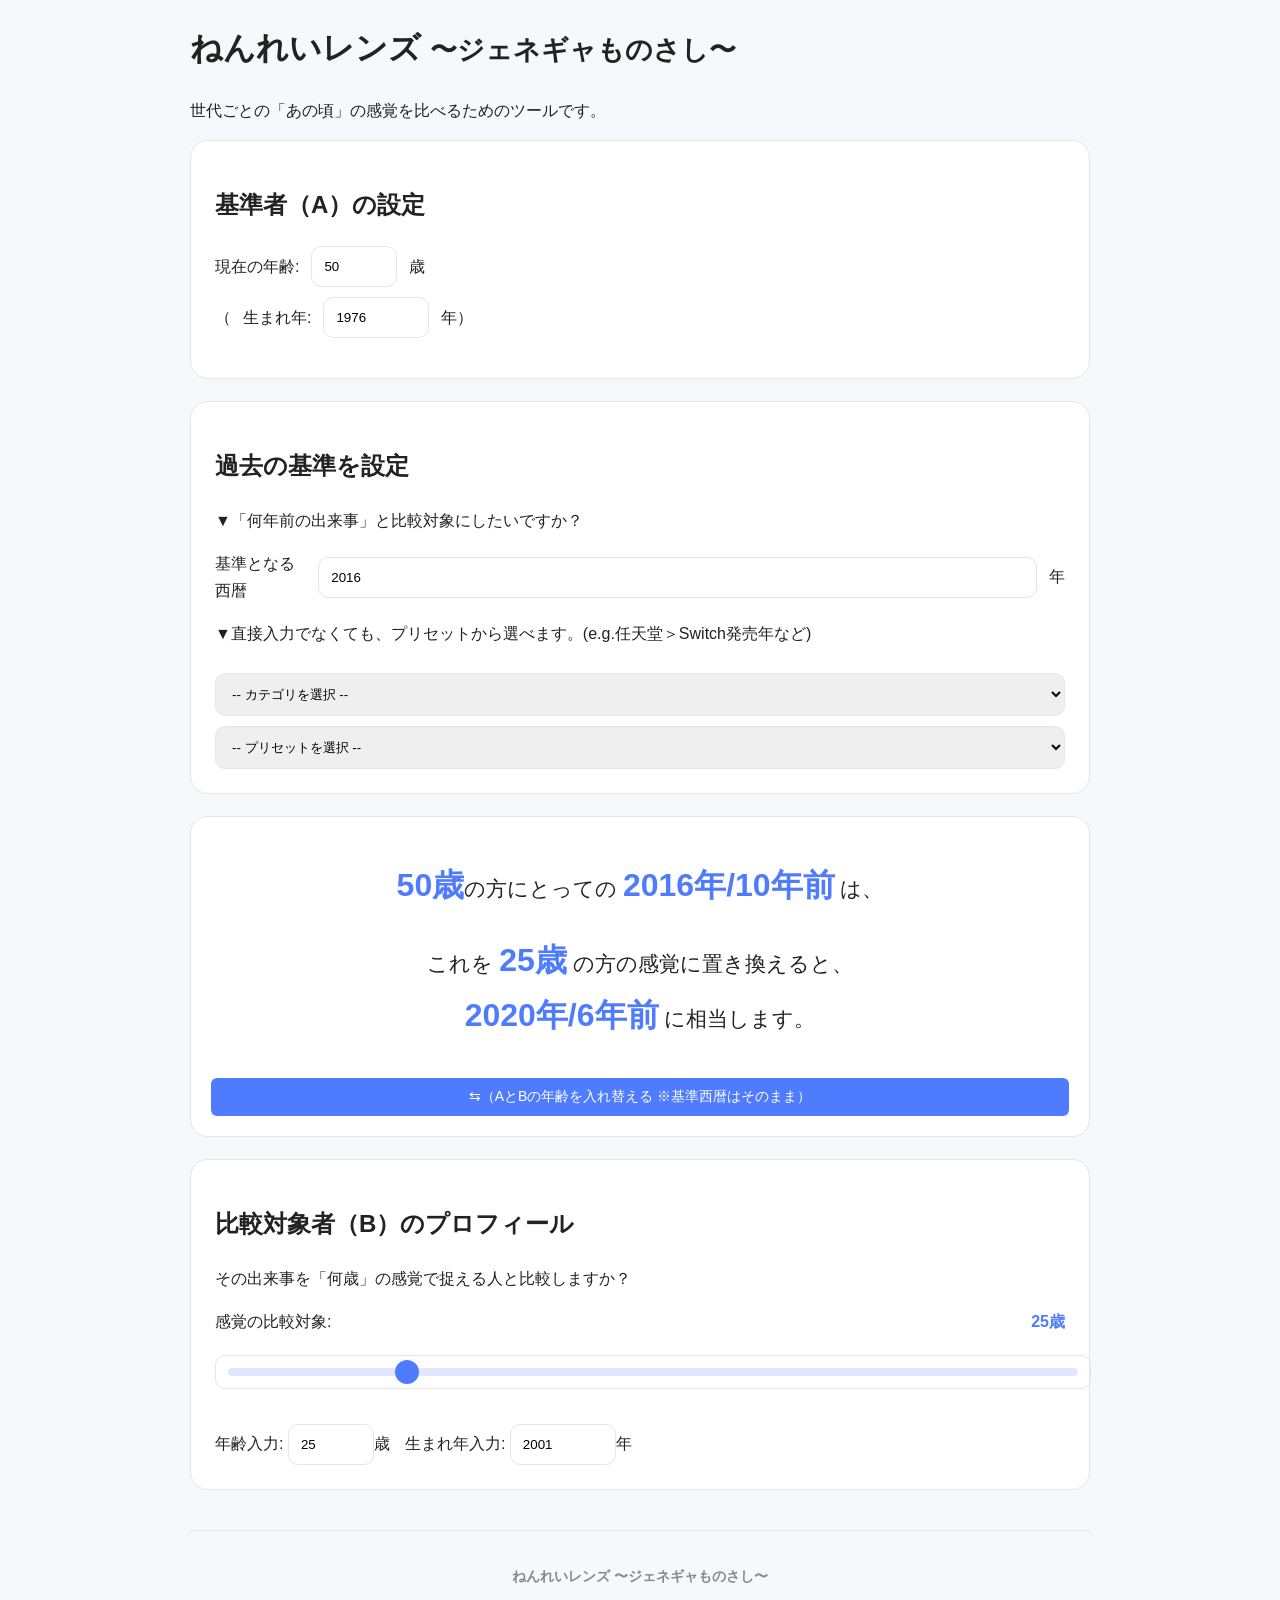
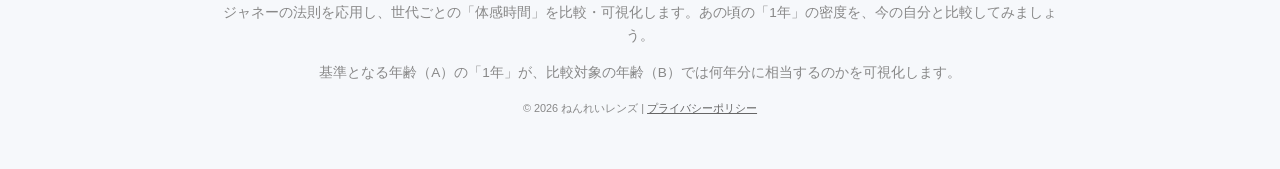
==== commit 6e8d5de5: "不具合修正" ====
--- a/index.html
+++ b/index.html
@@ -109,20 +109,6 @@
             </div>
         </section>
 
-        <section class="card" data-section="005">
-            <h2>年齢別比較一覧</h2>
-            <table>
-                <thead>
-                    <tr>
-                        <th>年齢</th>
-                        <th>当時の感覚</th>
-                    </tr>
-                </thead>
-                <tbody id="resultTable">
-                </tbody>
-            </table>
-        </section>
-
         <footer>
             <p><strong>ねんれいレンズ 〜ジェネギャものさし〜</strong></p>
             <p>ジャネーの法則を応用し、世代ごとの「体感時間」を比較・可視化します。あの頃の「1年」の密度を、今の自分と比較してみましょう。</p>
